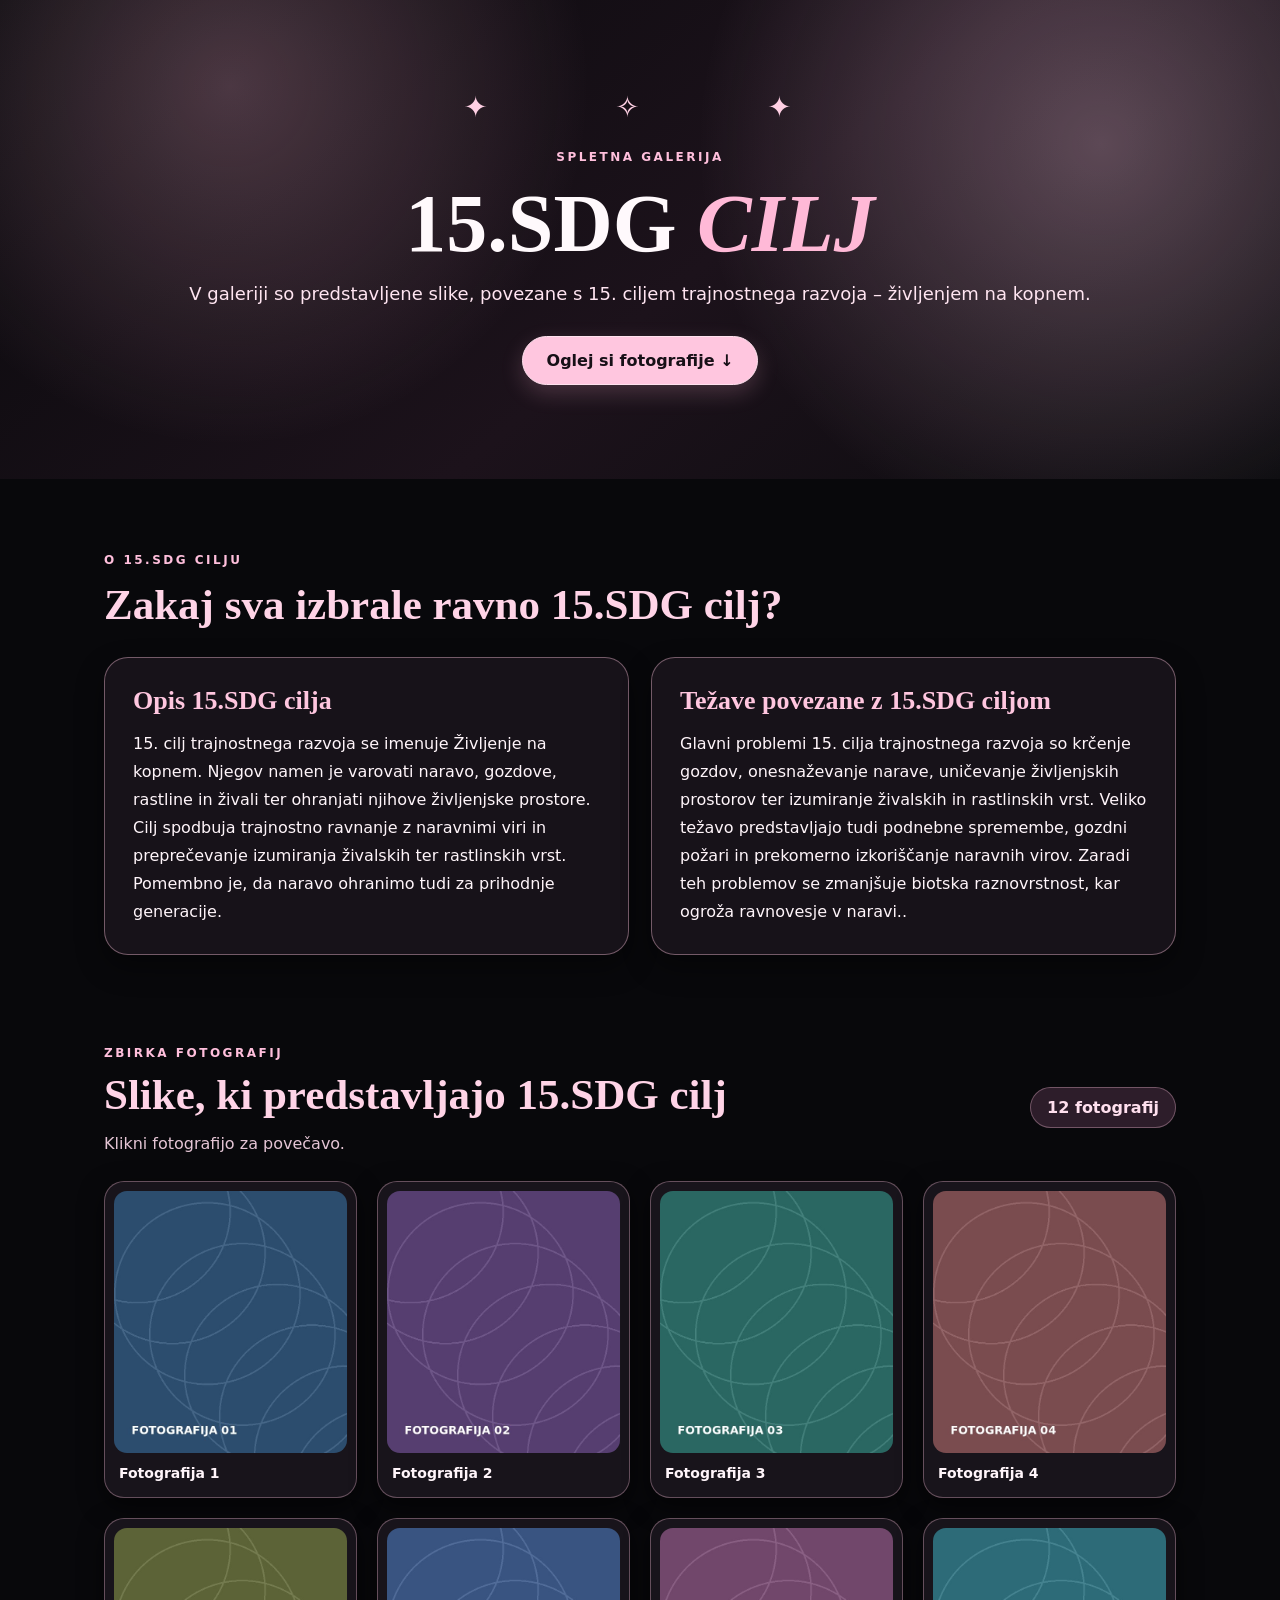
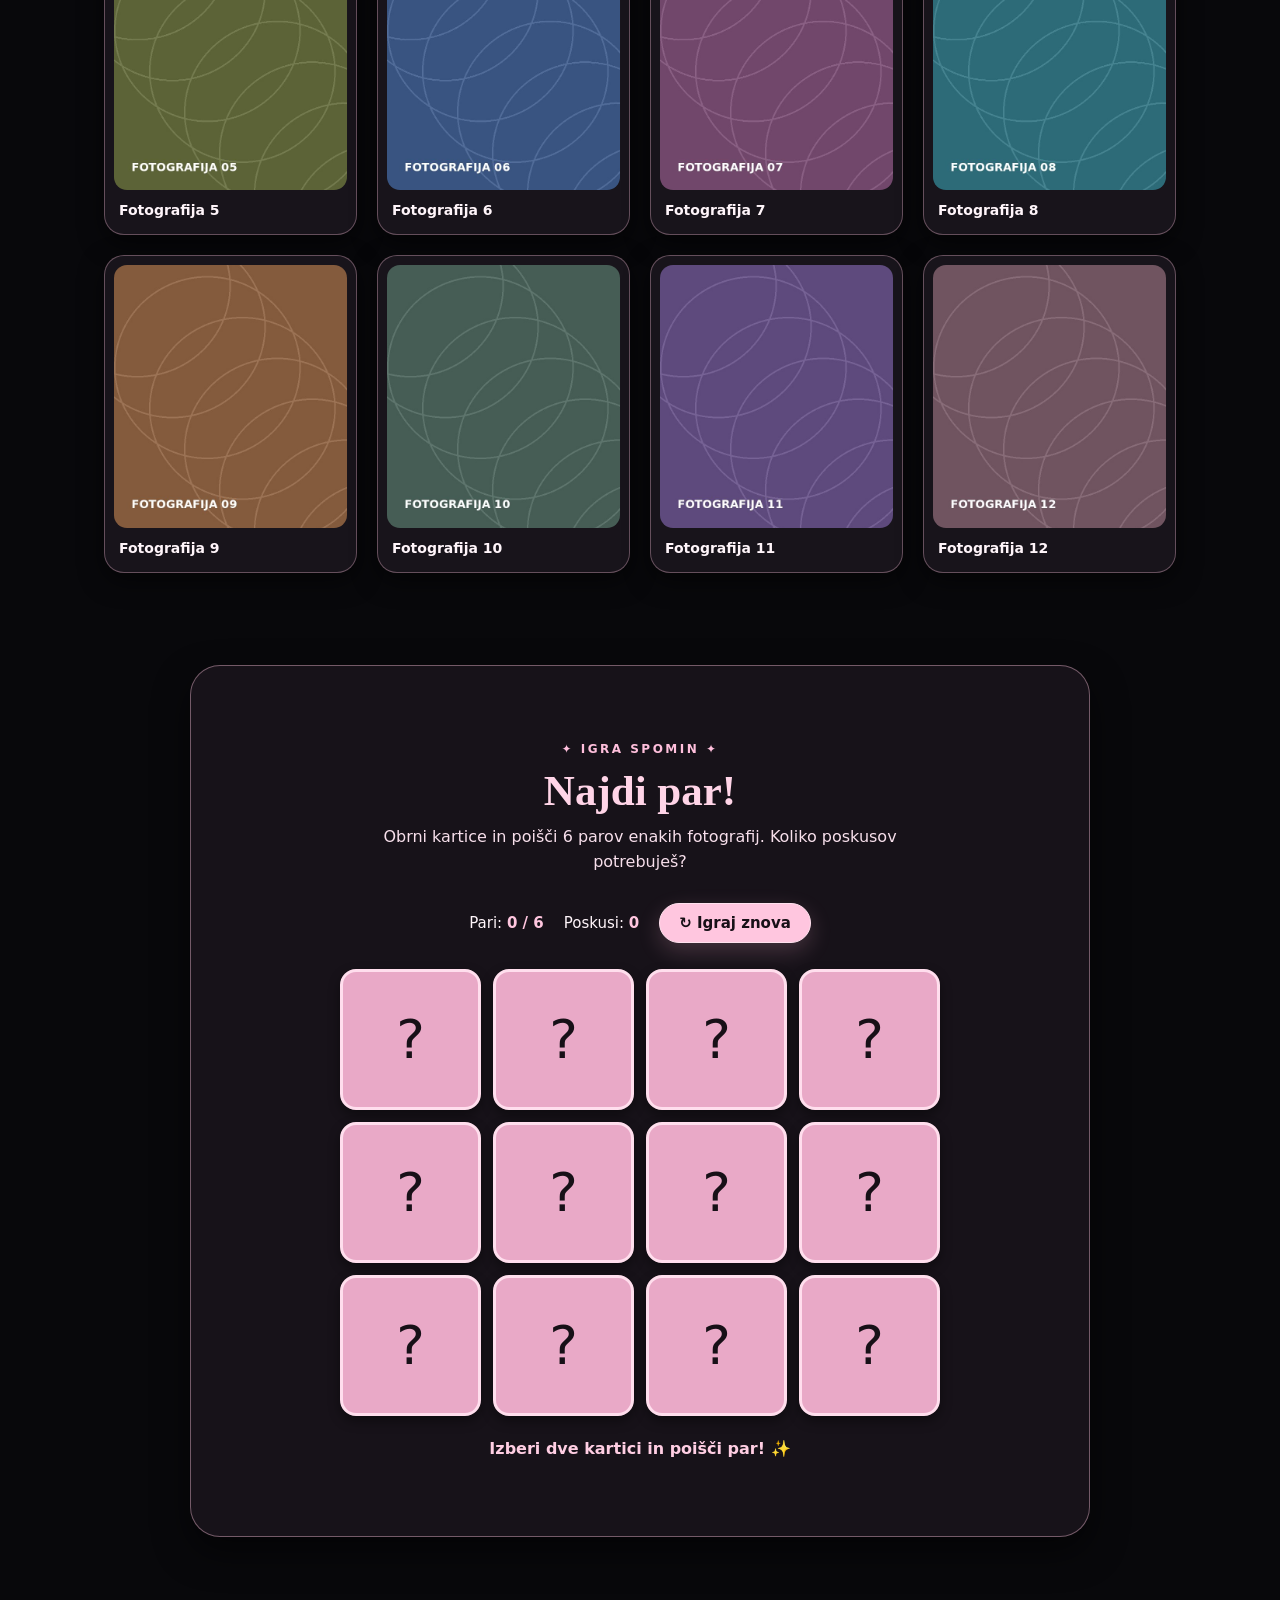
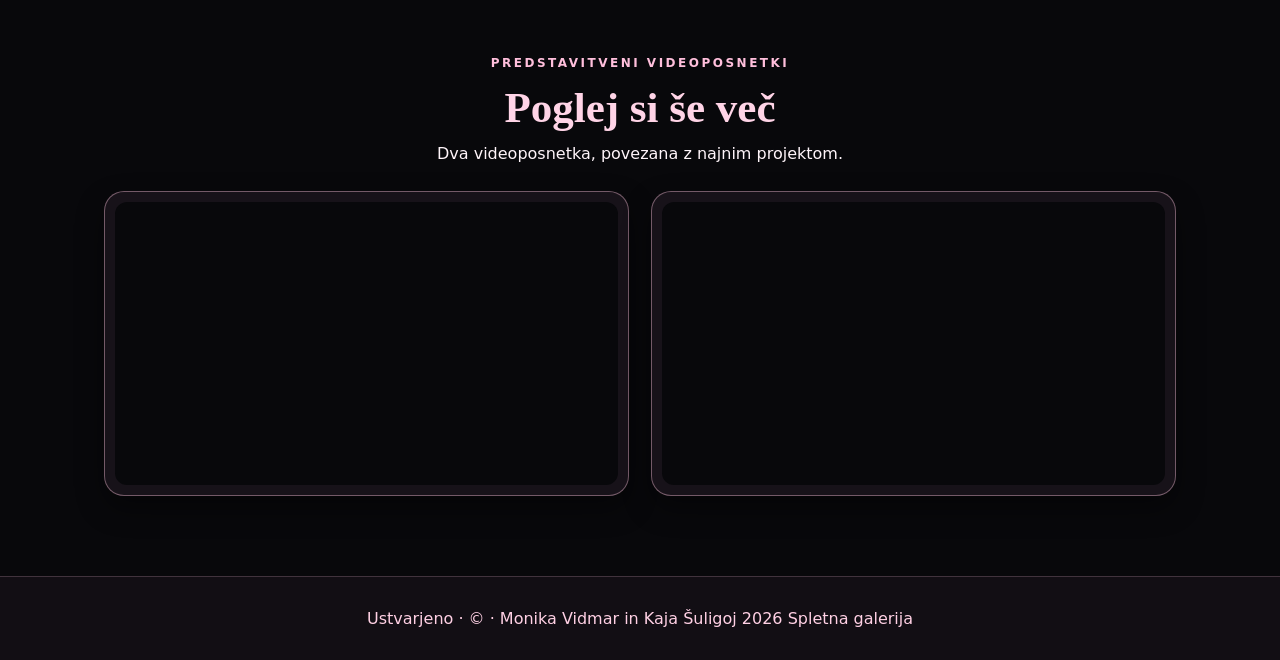
==== index(2).html @ 93f50d37 "Add files via upload" ====
<!doctype html>
<html lang="sl">
<head>
  <meta charset="UTF-8">
  <meta name="viewport" content="width=device-width, initial-scale=1">
  <meta name="theme-color" content="#08080b">
  <title>15.SDG CILJ | Spletna galerija</title>
  <link rel="stylesheet" href="style.css">
</head>
<body>
  <header class="hero">
    <div class="sparkle" aria-hidden="true">✦ &nbsp; ✧ &nbsp; ✦</div>
    <span class="eyebrow">SPLETNA GALERIJA</span>
    <h1>15.SDG <em>CILJ</em> </h1>
    <p>V galeriji so predstavljene slike, povezane s 15. ciljem trajnostnega razvoja – življenjem na kopnem.</p>
    <a class="pill" href="#galerija">Oglej si fotografije ↓</a>
  </header>
  <main>
    <section id="projekt" class="project-section" aria-label="O projektu">
      <span class="eyebrow">O 15.SDG CILJU</span>
      <h2>Zakaj sva izbrale ravno 15.SDG cilj?</h2>
      <div class="project-grid">
        <article class="project-card">
          <h3>Opis 15.SDG cilja</h3>
          <p>15. cilj trajnostnega razvoja se imenuje Življenje na kopnem. Njegov namen je varovati naravo, gozdove, rastline in živali ter ohranjati njihove življenjske prostore. Cilj spodbuja trajnostno ravnanje z naravnimi viri in preprečevanje izumiranja živalskih ter rastlinskih vrst. Pomembno je, da naravo ohranimo tudi za prihodnje generacije.</p>
        </article>
        <article class="project-card">
          <h3>Težave povezane z 15.SDG ciljom</h3>
          <p>Glavni problemi 15. cilja trajnostnega razvoja so krčenje gozdov, onesnaževanje narave, uničevanje življenjskih prostorov ter izumiranje živalskih in rastlinskih vrst. Veliko težavo predstavljajo tudi podnebne spremembe, gozdni požari in prekomerno izkoriščanje naravnih virov. Zaradi teh problemov se zmanjšuje biotska raznovrstnost, kar ogroža ravnovesje v naravi..</p>
        </article>
      </div>
    </section>
    <section id="galerija" class="section">
      <div class="section-heading"><div><span class="eyebrow">ZBIRKA FOTOGRAFIJ</span><h2>Slike, ki predstavljajo 15.SDG cilj</h2></div><span class="counter">12 fotografij</span></div>
      <p class="hint">Klikni fotografijo za povečavo.</p>
      <div class="gallery" id="gallery"></div>
    </section>
    <section id="igra" class="game-section">
      <div class="game-intro"><span class="eyebrow">✦ IGRA SPOMIN ✦</span><h2>Najdi par!</h2><p>Obrni kartice in poišči 6 parov enakih fotografij. Koliko poskusov potrebuješ?</p></div>
      <div class="game-stats"><span>Pari: <strong id="pairs">0 / 6</strong></span><span>Poskusi: <strong id="moves">0</strong></span><button class="restart" id="restart">↻ Igraj znova</button></div>
      <div class="memory-grid" id="memory" aria-label="Igra spomin"></div>
      <p id="game-message" class="game-message" role="status" aria-live="polite">Izberi dve kartici in poišči par! </p>
    </section>
    <section id="videi" class="video-section" aria-label="YouTube posnetki">
      <span class="eyebrow">PREDSTAVITVENI VIDEOPOSNETKI</span>
      <h2>Poglej si še več</h2>
      <p>Dva videoposnetka, povezana z najnim projektom.</p>
      <div class="video-grid">
        <div class="video-card"><iframe src="https://www.youtube-nocookie.com/embed/oK_-qYKt3nM" title="YouTube posnetek 1" loading="lazy" referrerpolicy="strict-origin-when-cross-origin" allow="accelerometer; autoplay; clipboard-write; encrypted-media; gyroscope; picture-in-picture; web-share" allowfullscreen></iframe></div>
        <div class="video-card"><iframe src="https://www.youtube-nocookie.com/embed/gXjUdasfAfE" title="YouTube posnetek 2" loading="lazy" referrerpolicy="strict-origin-when-cross-origin" allow="accelerometer; autoplay; clipboard-write; encrypted-media; gyroscope; picture-in-picture; web-share" allowfullscreen></iframe></div>
      </div>
    </section>
  </main>
  <dialog id="viewer" aria-label="Povečana fotografija"><button id="close" class="close" aria-label="Zapri fotografijo">×</button><img id="large" alt=""><p id="caption"></p></dialog>
  <footer>Ustvarjeno · © · Monika Vidmar in Kaja Šuligoj <span id="year"></span> Spletna galerija</footer>
  <script src="script.js"></script>
  <script>
    // Ob običajnem odprtju strani začni na vrhu; povezave do razdelkov ostanejo delujoče.
    if ('scrollRestoration' in history) {
      history.scrollRestoration = 'manual';
    }
    window.addEventListener('load', function () {
      if (!window.location.hash) {
        window.scrollTo({ top: 0, left: 0, behavior: 'instant' });
      }
    });
  </script>
</body>
</html>
---- style.css ----
:root{font-family:system-ui,-apple-system,"Segoe UI",sans-serif;color:#fff5fa;background:#08080b;font-synthesis:none}*{box-sizing:border-box}html{scroll-behavior:smooth}body{margin:0;background:#08080b}button{font:inherit;cursor:pointer}a{color:inherit}.hero{text-align:center;padding:90px 20px 94px;background:radial-gradient(circle at 18% 18%,#ffb8d540 0,transparent 32%),radial-gradient(circle at 86% 30%,#ffcce64d 0,transparent 35%),linear-gradient(140deg,#09090c,#1c121b 55%,#0b0b0e);position:relative;overflow:hidden}.sparkle{font-size:29px;color:#ffd0e4;letter-spacing:25px;margin-bottom:22px}.eyebrow{font-size:12px;font-weight:800;letter-spacing:2.5px;color:#ffbfdc}.hero h1{font-family:Georgia,serif;font-size:clamp(43px,8vw,82px);line-height:1.1;margin:14px 0;color:#fff9fc}.hero h1 em{color:#ffb9d7}.hero p{font-size:18px;margin:0 0 32px;color:#ffe5f1}.pill,.restart{border:1px solid #ffe1ee;border-radius:50px;padding:14px 24px;background:#ffc6df;color:#171017;text-decoration:none;font-weight:750;display:inline-block;box-shadow:0 8px 22px #ffb6d333;transition:transform .2s,background .2s}.pill:hover,.restart:hover{transform:translateY(-3px);background:#ffe1ee}.section,.game-section{max-width:1120px;margin:auto;padding:72px 24px}.section-heading{display:flex;align-items:end;justify-content:space-between;gap:15px;flex-wrap:wrap}.section h2,.game-section h2{font-family:Georgia,serif;color:#ffd4e7;font-size:clamp(30px,4vw,43px);margin:9px 0}.counter{background:#2d1d2a;color:#ffe0ee;border:1px solid #ffc6df55;border-radius:50px;padding:10px 16px;font-weight:700}.hint{margin:6px 0 28px;color:#e5c5d5}.gallery{display:grid;grid-template-columns:repeat(4,minmax(0,1fr));gap:20px}.photo-card{position:relative;background:#18141b;padding:9px 9px 16px;border:1px solid #ffc6df55;border-radius:20px;box-shadow:0 8px 25px #0008;transition:transform .2s,box-shadow .2s}.photo-card:hover{transform:translateY(-5px);box-shadow:0 14px 30px #ffb6d32b}.photo-open{display:block;width:100%;border:0;background:none;padding:0;text-align:left;color:inherit}.photo-open img{width:100%;aspect-ratio:4/4.5;object-fit:cover;border-radius:13px;display:block}.photo-title{font-size:14px;font-weight:750;display:block;margin:12px 5px 0;color:#fff5fa}.like{position:absolute;right:17px;top:17px;border:0;background:#151218ee;border-radius:50%;width:39px;height:39px;font-size:23px;color:#ffd2e5;box-shadow:0 3px 9px #0008}.like[aria-pressed=true]{color:#ff9dc7;background:#33202e}.game-section{max-width:900px;margin:20px auto 80px;background:#171219;border:1px solid #ffc6df66;border-radius:30px;box-shadow:0 15px 35px #0008}.game-intro{text-align:center}.game-intro p{line-height:1.6;margin:0 auto 28px;max-width:570px;color:#f7dfeb}.game-stats{display:flex;gap:20px;align-items:center;justify-content:center;flex-wrap:wrap;margin-bottom:26px;font-size:15px}.game-stats strong{color:#ffc6df}.restart{padding:10px 19px}.memory-grid{display:grid;grid-template-columns:repeat(4,1fr);gap:12px;max-width:600px;margin:auto}.memory-card{position:relative;aspect-ratio:1;border:3px solid #ffdeed;border-radius:16px;overflow:hidden;background:#e9a9c7;color:#171017;font-size:clamp(30px,6vw,54px);box-shadow:0 5px 12px #0006;transition:transform .15s}.memory-card:hover:not(:disabled){transform:scale(1.04)}.memory-card img{width:100%;height:100%;object-fit:cover;display:block}.memory-card.matched{border-color:#ff9fc9}.memory-card:disabled{cursor:default}.game-message{text-align:center;font-weight:750;color:#ffcee3;min-height:25px;margin:23px 0 0}dialog{border:1px solid #ffc6df88;border-radius:20px;padding:16px;background:#18131b;color:#fff5fa;max-width:min(90vw,800px);box-shadow:0 20px 70px #000b}dialog::backdrop{background:#000c}dialog img{display:block;max-width:100%;max-height:75vh;border-radius:10px;object-fit:contain;margin:auto}dialog p{text-align:center;font-weight:700;margin:12px 0 0}.close{position:absolute;right:20px;top:20px;border:0;border-radius:50%;background:#ffd8e9;color:#171017;font-size:28px;width:40px;height:40px}footer{text-align:center;padding:32px;background:#120e14;color:#ffd0e4;border-top:1px solid #ffc6df33}@media(max-width:850px){.gallery{grid-template-columns:repeat(3,1fr)}}@media(max-width:580px){.hero{padding:65px 18px}.section,.game-section{padding:42px 16px}.gallery{grid-template-columns:repeat(2,1fr);gap:12px}.photo-card{padding:6px 6px 12px;border-radius:14px}.photo-open img{border-radius:10px}.game-section{margin:20px 12px 55px}.memory-grid{gap:7px}.memory-card{border-radius:10px}.sparkle{letter-spacing:12px}}

/* Razdelka Opis problema in Moj cilj */
.project-section{max-width:1120px;margin:0 auto;padding:70px 24px 15px}
.project-section>h2{font-family:Georgia,serif;font-size:clamp(30px,4vw,43px);color:#ffd4e7;margin:12px 0 28px}
.project-grid{display:grid;grid-template-columns:repeat(2,minmax(0,1fr));gap:22px}
.project-card{background:#171219;border:1px solid #ffc6df66;border-radius:24px;padding:28px;box-shadow:0 12px 28px #0006}
.project-card h3{color:#ffc6df;font-family:Georgia,serif;font-size:26px;margin:0 0 14px}
.project-card p{color:#fff5fa;line-height:1.75;margin:0;white-space:pre-line}
@media(max-width:650px){.project-grid{grid-template-columns:1fr}.project-section{padding:48px 16px 0}.project-card{padding:22px}}

/* Dva videoposnetka na dnu strani */
.video-section{max-width:1120px;margin:0 auto;padding:35px 24px 80px;text-align:center}
.video-section h2{font-family:Georgia,serif;color:#ffd4e7;font-size:clamp(30px,4vw,43px);margin:12px 0}
.video-section>p{color:#fff5fa;margin:0 0 28px}
.video-grid{display:grid;grid-template-columns:repeat(2,minmax(0,1fr));gap:22px}
.video-card{background:#171219;border:1px solid #ffc6df66;border-radius:20px;padding:10px;box-shadow:0 12px 28px #0006;overflow:hidden}
.video-card iframe{display:block;width:100%;aspect-ratio:16/9;height:auto;border:0;border-radius:12px;background:#08080b}
@media(max-width:650px){.video-grid{grid-template-columns:1fr}.video-section{padding:30px 16px 55px}}
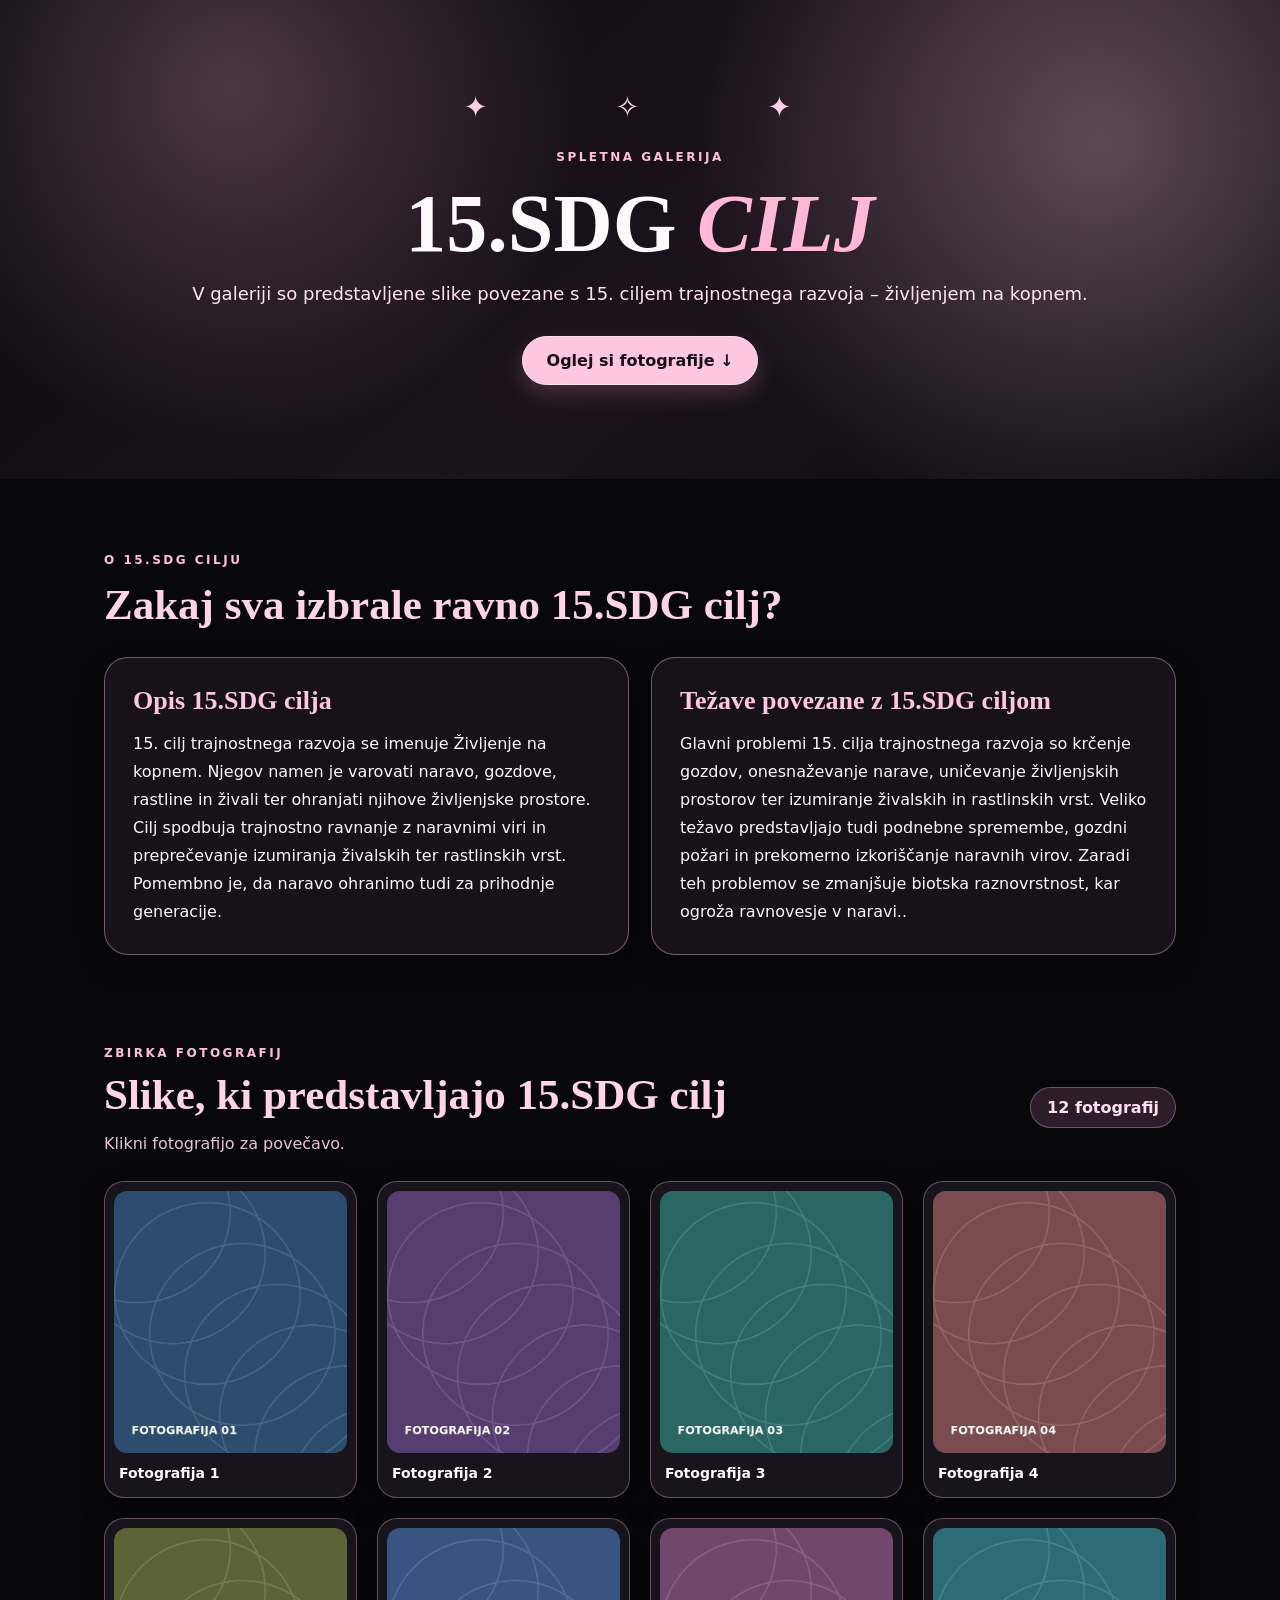
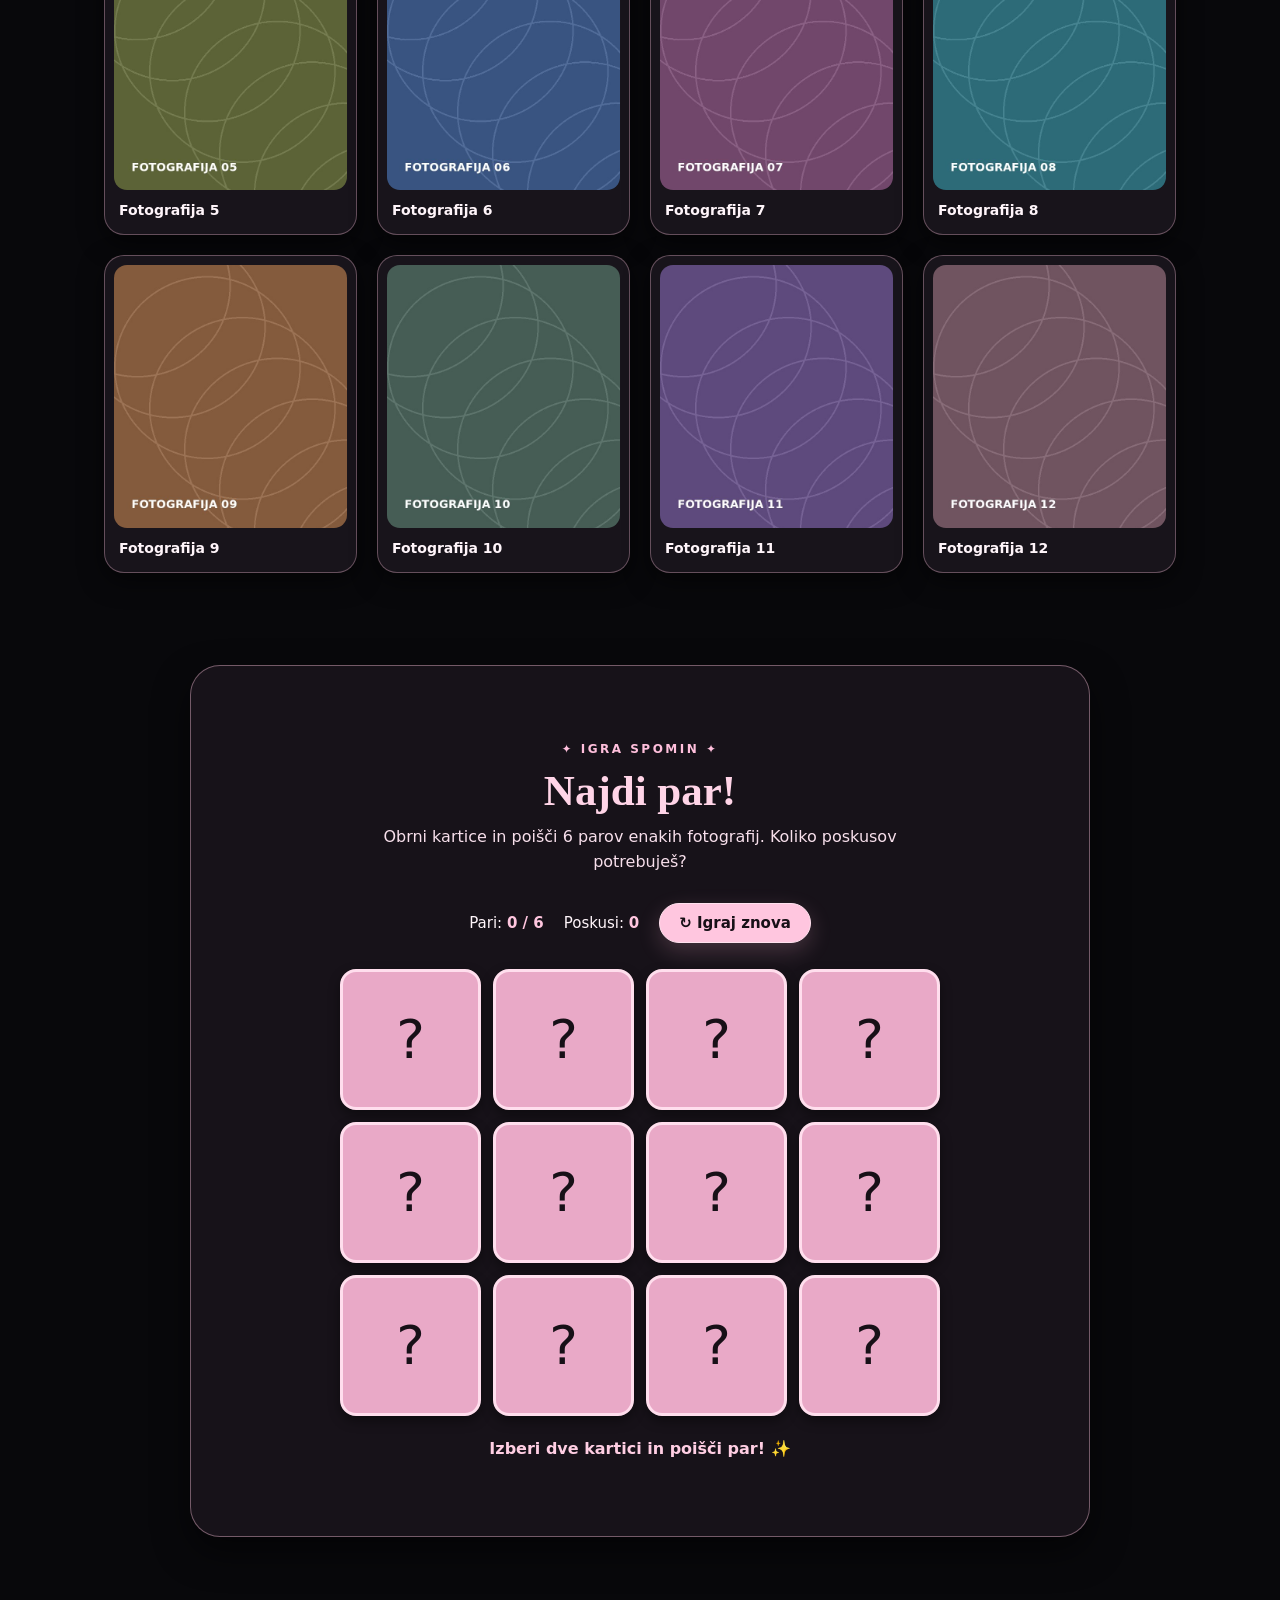
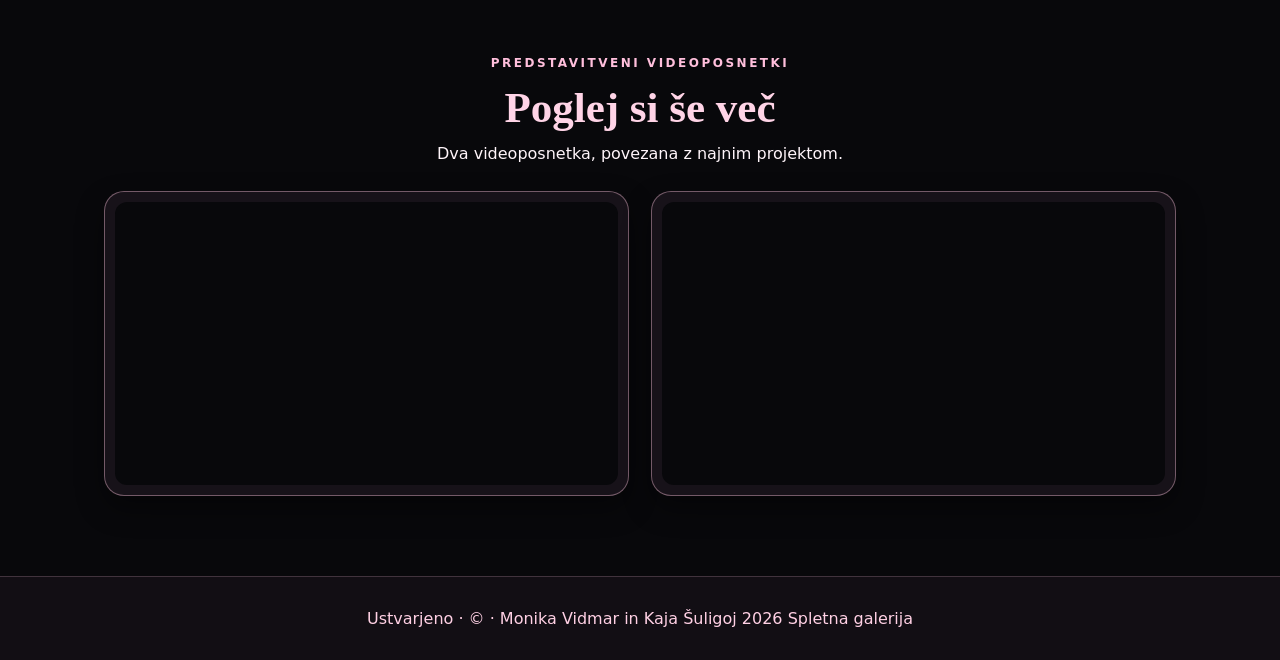
==== commit 841773b9: "Remove comma from gallery description paragraph" ====
--- a/index(2).html
+++ b/index(2).html
@@ -12,7 +12,7 @@
     <div class="sparkle" aria-hidden="true">✦ &nbsp; ✧ &nbsp; ✦</div>
     <span class="eyebrow">SPLETNA GALERIJA</span>
     <h1>15.SDG <em>CILJ</em> </h1>
-    <p>V galeriji so predstavljene slike, povezane s 15. ciljem trajnostnega razvoja – življenjem na kopnem.</p>
+    <p>V galeriji so predstavljene slike povezane s 15. ciljem trajnostnega razvoja – življenjem na kopnem.</p>
     <a class="pill" href="#galerija">Oglej si fotografije ↓</a>
   </header>
   <main>
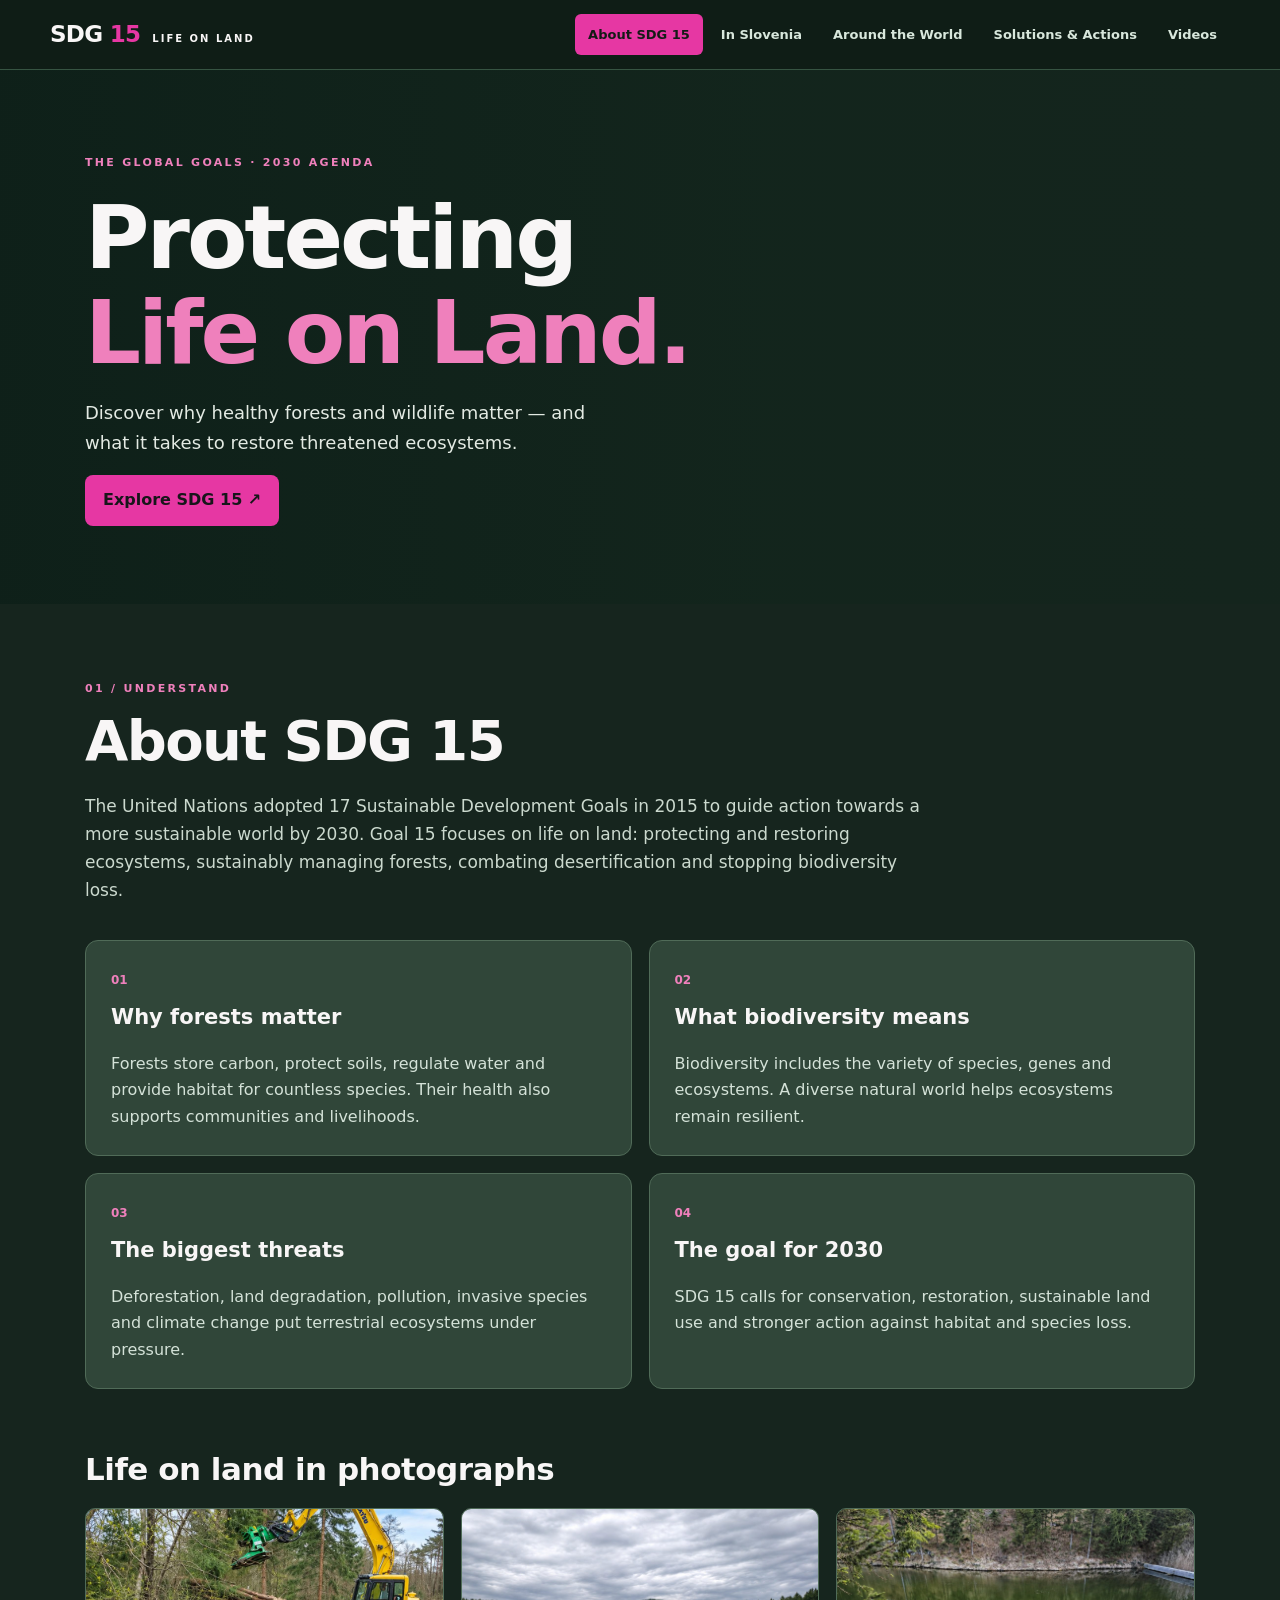
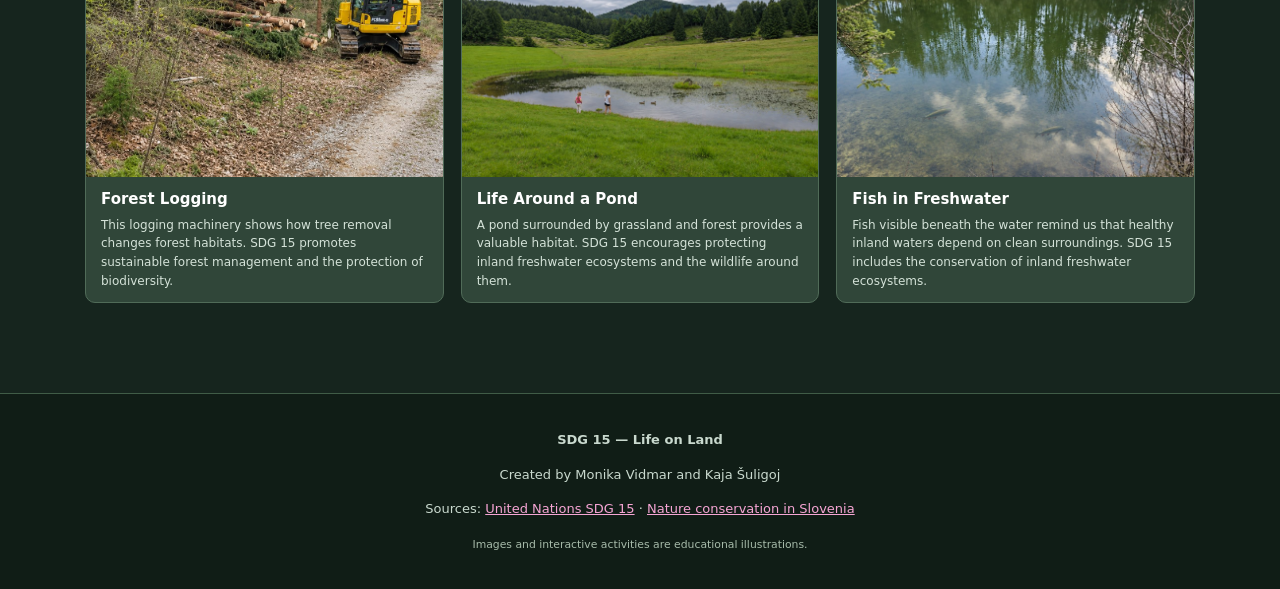
==== commit bb17e609: "Add files via upload" ====
--- a/index(2).html
+++ b/index(2).html
@@ -1,69 +1,9 @@
-<!doctype html>
-<html lang="sl">
-<head>
-  <meta charset="UTF-8">
-  <meta name="viewport" content="width=device-width, initial-scale=1">
-  <meta name="theme-color" content="#08080b">
-  <title>15.SDG CILJ | Spletna galerija</title>
-  <link rel="stylesheet" href="style.css">
-</head>
-<body>
-  <header class="hero">
-    <div class="sparkle" aria-hidden="true">✦ &nbsp; ✧ &nbsp; ✦</div>
-    <span class="eyebrow">SPLETNA GALERIJA</span>
-    <h1>15.SDG <em>CILJ</em> </h1>
-    <p>V galeriji so predstavljene slike povezane s 15. ciljem trajnostnega razvoja – življenjem na kopnem.</p>
-    <a class="pill" href="#galerija">Oglej si fotografije ↓</a>
-  </header>
-  <main>
-    <section id="projekt" class="project-section" aria-label="O projektu">
-      <span class="eyebrow">O 15.SDG CILJU</span>
-      <h2>Zakaj sva izbrale ravno 15.SDG cilj?</h2>
-      <div class="project-grid">
-        <article class="project-card">
-          <h3>Opis 15.SDG cilja</h3>
-          <p>15. cilj trajnostnega razvoja se imenuje Življenje na kopnem. Njegov namen je varovati naravo, gozdove, rastline in živali ter ohranjati njihove življenjske prostore. Cilj spodbuja trajnostno ravnanje z naravnimi viri in preprečevanje izumiranja živalskih ter rastlinskih vrst. Pomembno je, da naravo ohranimo tudi za prihodnje generacije.</p>
-        </article>
-        <article class="project-card">
-          <h3>Težave povezane z 15.SDG ciljom</h3>
-          <p>Glavni problemi 15. cilja trajnostnega razvoja so krčenje gozdov, onesnaževanje narave, uničevanje življenjskih prostorov ter izumiranje živalskih in rastlinskih vrst. Veliko težavo predstavljajo tudi podnebne spremembe, gozdni požari in prekomerno izkoriščanje naravnih virov. Zaradi teh problemov se zmanjšuje biotska raznovrstnost, kar ogroža ravnovesje v naravi..</p>
-        </article>
-      </div>
-    </section>
-    <section id="galerija" class="section">
-      <div class="section-heading"><div><span class="eyebrow">ZBIRKA FOTOGRAFIJ</span><h2>Slike, ki predstavljajo 15.SDG cilj</h2></div><span class="counter">12 fotografij</span></div>
-      <p class="hint">Klikni fotografijo za povečavo.</p>
-      <div class="gallery" id="gallery"></div>
-    </section>
-    <section id="igra" class="game-section">
-      <div class="game-intro"><span class="eyebrow">✦ IGRA SPOMIN ✦</span><h2>Najdi par!</h2><p>Obrni kartice in poišči 6 parov enakih fotografij. Koliko poskusov potrebuješ?</p></div>
-      <div class="game-stats"><span>Pari: <strong id="pairs">0 / 6</strong></span><span>Poskusi: <strong id="moves">0</strong></span><button class="restart" id="restart">↻ Igraj znova</button></div>
-      <div class="memory-grid" id="memory" aria-label="Igra spomin"></div>
-      <p id="game-message" class="game-message" role="status" aria-live="polite">Izberi dve kartici in poišči par! </p>
-    </section>
-    <section id="videi" class="video-section" aria-label="YouTube posnetki">
-      <span class="eyebrow">PREDSTAVITVENI VIDEOPOSNETKI</span>
-      <h2>Poglej si še več</h2>
-      <p>Dva videoposnetka, povezana z najnim projektom.</p>
-      <div class="video-grid">
-        <div class="video-card"><iframe src="https://www.youtube-nocookie.com/embed/oK_-qYKt3nM" title="YouTube posnetek 1" loading="lazy" referrerpolicy="strict-origin-when-cross-origin" allow="accelerometer; autoplay; clipboard-write; encrypted-media; gyroscope; picture-in-picture; web-share" allowfullscreen></iframe></div>
-        <div class="video-card"><iframe src="https://www.youtube-nocookie.com/embed/gXjUdasfAfE" title="YouTube posnetek 2" loading="lazy" referrerpolicy="strict-origin-when-cross-origin" allow="accelerometer; autoplay; clipboard-write; encrypted-media; gyroscope; picture-in-picture; web-share" allowfullscreen></iframe></div>
-      </div>
-    </section>
-  </main>
-  <dialog id="viewer" aria-label="Povečana fotografija"><button id="close" class="close" aria-label="Zapri fotografijo">×</button><img id="large" alt=""><p id="caption"></p></dialog>
-  <footer>Ustvarjeno · © · Monika Vidmar in Kaja Šuligoj <span id="year"></span> Spletna galerija</footer>
-  <script src="script.js"></script>
-  <script>
-    // Ob običajnem odprtju strani začni na vrhu; povezave do razdelkov ostanejo delujoče.
-    if ('scrollRestoration' in history) {
-      history.scrollRestoration = 'manual';
-    }
-    window.addEventListener('load', function () {
-      if (!window.location.hash) {
-        window.scrollTo({ top: 0, left: 0, behavior: 'instant' });
-      }
-    });
-  </script>
-</body>
-</html>
+<!doctype html><html lang="en"><head><meta charset="utf-8"><meta name="viewport" content="width=device-width,initial-scale=1"><meta name="theme-color" content="#16251e"><meta name="description" content="Explore SDG 15, Slovenian wildlife and forest conservation worldwide through interactive missions."><title>Life on Land | SDG 15</title><link rel="stylesheet" href="style.css?v=quiz-videos-1"></head><body>
+<header><a class="logo" href="#about">SDG <b>15</b><small>LIFE ON LAND</small></a><nav aria-label="Main navigation"><a href="#about">About SDG 15</a><a href="#slovenia">In Slovenia</a><a href="#world">Around the World</a><a href="#solutions">Solutions & Actions</a><a href="#videos">Videos</a></nav></header>
+<div class="hero"><div class="wrap"><span class="eyebrow">THE GLOBAL GOALS · 2030 AGENDA</span><h1>Protecting<br><em>Life on Land.</em></h1><p>Discover why healthy forests and wildlife matter — and what it takes to restore threatened ecosystems.</p><a class="primary" href="#about">Explore SDG 15 <span aria-hidden="true">↗</span></a></div></div>
+<main class="wrap">
+<section class="page" id="about"><div class="intro"><span class="eyebrow">01 / UNDERSTAND</span><h2>About SDG 15</h2><p>The United Nations adopted 17 Sustainable Development Goals in 2015 to guide action towards a more sustainable world by 2030. Goal 15 focuses on life on land: protecting and restoring ecosystems, sustainably managing forests, combating desertification and stopping biodiversity loss.</p></div><div class="cards two"><article class="card"><span class="index">01</span><h3>Why forests matter</h3><p>Forests store carbon, protect soils, regulate water and provide habitat for countless species. Their health also supports communities and livelihoods.</p></article><article class="card"><span class="index">02</span><h3>What biodiversity means</h3><p>Biodiversity includes the variety of species, genes and ecosystems. A diverse natural world helps ecosystems remain resilient.</p></article><article class="card"><span class="index">03</span><h3>The biggest threats</h3><p>Deforestation, land degradation, pollution, invasive species and climate change put terrestrial ecosystems under pressure.</p></article><article class="card"><span class="index">04</span><h3>The goal for 2030</h3><p>SDG 15 calls for conservation, restoration, sustainable land use and stronger action against habitat and species loss.</p></article></div><h3 class="subhead">Life on land in photographs</h3><div class="gallery" data-gallery="about"></div></section>
+<section class="page" id="slovenia"><div class="intro"><span class="eyebrow">02 / LOCAL ECOSYSTEMS</span><h2>SDG 15 in Slovenia</h2><p>More than half of Slovenia is forested. From the Julian Alps to the Dinaric forests, the country is home to remarkable wildlife and protected landscapes. Conservation must balance healthy habitats with human activity.</p></div><div class="cards two"><article class="card"><h3>Forests and biodiversity</h3><p>Slovenian forests are home to brown bears, wolves, Eurasian lynx, deer and many bird species. Connected habitats help wildlife survive.</p></article><article class="card"><h3>Protection and challenges</h3><p>Triglav National Park and Natura 2000 sites help safeguard habitats. Fragmentation, invasive species, storms, drought and pests remain concerns.</p></article></div><h3 class="subhead">Forest Guardians <span class="tag">9 hidden animals</span></h3><p class="muted">Search a dark Slovenian forest with your flashlight. Find nine hidden animals and discover a fascinating fact about each one.</p><div class="game-panel"><div class="game-head"><div><span class="eyebrow">SLOVENIA · INTERACTIVE EXPERIENCE</span><h3 id="fg-title">Night Forest Adventure</h3></div><span class="status" id="fg-status">ANIMAL SEARCH</span></div><p id="fg-instruction" class="muted">Move your flashlight across the forest. Look carefully for nine hidden animals and tap each one to discover a fact.</p><div id="night-game" class="night-game" aria-label="Explore the forest by moving the flashlight"><div class="night-forest"></div><div class="darkness" id="darkness"></div><div id="animal-layer"></div><div class="torch" id="torch"></div></div><div class="game-foot"><p id="fg-progress" aria-live="polite">Animals Found: 0 / 9</p><button type="button" class="secondary" id="fg-replay">Play Again</button></div><div id="animal-facts" class="fact-grid"></div></div></div><h3 class="subhead">Slovenia in photographs</h3><div class="gallery" data-gallery="slovenia"></div></section>
+<section class="page" id="world"><div class="intro"><span class="eyebrow">03 / GLOBAL PERSPECTIVE</span><h2>SDG 15 Around the World</h2><p>Environmental challenges vary across countries. Explore five real forest regions on the interactive map to learn how deforestation, habitat fragmentation and biodiversity loss affect ecosystems.</p></div><div class="cards three"><article class="card"><h3>Deforestation</h3><p>Clearing forests for agriculture and other land uses removes habitat and disrupts ecosystems.</p></article><article class="card"><h3>Habitat fragmentation</h3><p>Roads and land conversion can divide wildlife populations and interrupt movement.</p></article><article class="card"><h3>Degraded land</h3><p>Soil damage, unsustainable land use and pollution can make ecosystems harder to restore.</p></article></div><h3 class="subhead">Interactive World Map</h3><p class="muted">Click a location on the world map to discover an environmental problem and learn what can help protect nature.</p><div class="map-shell"><div class="world-map satellite-map" id="info-map" aria-label="Interactive satellite world map"></div><div class="map-detail" id="info-detail" aria-live="polite"><span class="eyebrow">SELECT A LOCATION</span><h3>Explore a forest region</h3><p>Choose one of the five marked locations on the map.</p></div></div><h3 class="subhead">Global ecosystems in photographs</h3><div class="gallery" data-gallery="world"></div></section>
+<section class="page" id="solutions"><div class="intro"><span class="eyebrow">04 / TAKE ACTION</span><h2>Solutions and Actions</h2><p>Conservation requires long-term protection, careful land management and ecological restoration. Explore practical approaches — then test your knowledge with a final SDG 15 quiz.</p></div><div class="cards two"><article class="card"><h3>Restore native vegetation</h3><p>Support natural regeneration and plant appropriate native species where restoration is needed.</p></article><article class="card"><h3>Reconnect habitats</h3><p>Protect wildlife corridors so animals can move between forest areas.</p></article><article class="card"><h3>Protect threatened species</h3><p>Safeguard important habitats, reduce human pressures and support conservation monitoring.</p></article><article class="card"><h3>Choose sustainable practices</h3><p>Reduce waste, support responsible products and land use, and participate in local conservation.</p></article></div><h3 class="subhead">Final SDG 15 Quiz <span class="tag">5 questions</span></h3><p class="muted">Test what you have learned about protecting life on land. Choose one answer for each question and see your final score.</p><div class="game-panel" id="final-quiz"><div class="game-head"><div><span class="eyebrow">SDG 15 · KNOWLEDGE CHECK</span><h3>How much do you know?</h3></div><span class="status" id="quiz-progress">QUESTION 1 / 5</span></div><div id="quiz-question-area" aria-live="polite"></div><div id="quiz-result" hidden aria-live="polite"></div><div class="quiz-actions"><button type="button" class="primary" id="quiz-next" disabled>Next question</button><button type="button" class="secondary" id="quiz-restart" hidden>Try again</button></div></div><h3 class="subhead">Conservation in photographs</h3><div class="gallery" data-gallery="solutions"></div></section>
+<section class="page" id="videos"><div class="intro"><span class="eyebrow">05 / WATCH & LEARN</span><h2>Videos</h2><p>Explore two videos about our planet and the importance of protecting life on land.</p></div><div class="cards two video-grid"><article class="card"><h3>Video 1</h3><div class="video-frame"><iframe src="https://www.youtube-nocookie.com/embed/gXjUdasfAfE" title="SDG 15 video 1" loading="lazy" referrerpolicy="strict-origin-when-cross-origin" allow="accelerometer; autoplay; clipboard-write; encrypted-media; gyroscope; picture-in-picture; web-share" allowfullscreen></iframe></div><p><a href="https://www.youtube.com/watch?v=gXjUdasfAfE" target="_blank" rel="noopener noreferrer">Watch on YouTube</a></p></article><article class="card"><h3>Video 2</h3><div class="video-frame"><iframe src="https://www.youtube-nocookie.com/embed/oK_-qYKt3nM" title="SDG 15 video 2" loading="lazy" referrerpolicy="strict-origin-when-cross-origin" allow="accelerometer; autoplay; clipboard-write; encrypted-media; gyroscope; picture-in-picture; web-share" allowfullscreen></iframe></div><p><a href="https://www.youtube.com/watch?v=oK_-qYKt3nM" target="_blank" rel="noopener noreferrer">Watch on YouTube</a></p></article></div></section></main><dialog id="lightbox"><button class="secondary" id="close-lightbox">Close</button><img id="lightbox-img" alt=""><p id="lightbox-caption"></p></dialog><footer><strong>SDG 15 — Life on Land</strong><p>Created by Monika Vidmar and Kaja Šuligoj</p><p>Sources: <a href="https://sdgs.un.org/goals/goal15" target="_blank" rel="noopener">United Nations SDG 15</a> · <a href="https://www.gov.si/en/topics/nature-conservation/" target="_blank" rel="noopener">Nature conservation in Slovenia</a></p><small>Images and interactive activities are educational illustrations.</small></footer><script src="script.js?v=quiz-videos-1" defer></script></body></html>
--- a/style.css
+++ b/style.css
@@ -1,19 +1,38 @@
-:root{font-family:system-ui,-apple-system,"Segoe UI",sans-serif;color:#fff5fa;background:#08080b;font-synthesis:none}*{box-sizing:border-box}html{scroll-behavior:smooth}body{margin:0;background:#08080b}button{font:inherit;cursor:pointer}a{color:inherit}.hero{text-align:center;padding:90px 20px 94px;background:radial-gradient(circle at 18% 18%,#ffb8d540 0,transparent 32%),radial-gradient(circle at 86% 30%,#ffcce64d 0,transparent 35%),linear-gradient(140deg,#09090c,#1c121b 55%,#0b0b0e);position:relative;overflow:hidden}.sparkle{font-size:29px;color:#ffd0e4;letter-spacing:25px;margin-bottom:22px}.eyebrow{font-size:12px;font-weight:800;letter-spacing:2.5px;color:#ffbfdc}.hero h1{font-family:Georgia,serif;font-size:clamp(43px,8vw,82px);line-height:1.1;margin:14px 0;color:#fff9fc}.hero h1 em{color:#ffb9d7}.hero p{font-size:18px;margin:0 0 32px;color:#ffe5f1}.pill,.restart{border:1px solid #ffe1ee;border-radius:50px;padding:14px 24px;background:#ffc6df;color:#171017;text-decoration:none;font-weight:750;display:inline-block;box-shadow:0 8px 22px #ffb6d333;transition:transform .2s,background .2s}.pill:hover,.restart:hover{transform:translateY(-3px);background:#ffe1ee}.section,.game-section{max-width:1120px;margin:auto;padding:72px 24px}.section-heading{display:flex;align-items:end;justify-content:space-between;gap:15px;flex-wrap:wrap}.section h2,.game-section h2{font-family:Georgia,serif;color:#ffd4e7;font-size:clamp(30px,4vw,43px);margin:9px 0}.counter{background:#2d1d2a;color:#ffe0ee;border:1px solid #ffc6df55;border-radius:50px;padding:10px 16px;font-weight:700}.hint{margin:6px 0 28px;color:#e5c5d5}.gallery{display:grid;grid-template-columns:repeat(4,minmax(0,1fr));gap:20px}.photo-card{position:relative;background:#18141b;padding:9px 9px 16px;border:1px solid #ffc6df55;border-radius:20px;box-shadow:0 8px 25px #0008;transition:transform .2s,box-shadow .2s}.photo-card:hover{transform:translateY(-5px);box-shadow:0 14px 30px #ffb6d32b}.photo-open{display:block;width:100%;border:0;background:none;padding:0;text-align:left;color:inherit}.photo-open img{width:100%;aspect-ratio:4/4.5;object-fit:cover;border-radius:13px;display:block}.photo-title{font-size:14px;font-weight:750;display:block;margin:12px 5px 0;color:#fff5fa}.like{position:absolute;right:17px;top:17px;border:0;background:#151218ee;border-radius:50%;width:39px;height:39px;font-size:23px;color:#ffd2e5;box-shadow:0 3px 9px #0008}.like[aria-pressed=true]{color:#ff9dc7;background:#33202e}.game-section{max-width:900px;margin:20px auto 80px;background:#171219;border:1px solid #ffc6df66;border-radius:30px;box-shadow:0 15px 35px #0008}.game-intro{text-align:center}.game-intro p{line-height:1.6;margin:0 auto 28px;max-width:570px;color:#f7dfeb}.game-stats{display:flex;gap:20px;align-items:center;justify-content:center;flex-wrap:wrap;margin-bottom:26px;font-size:15px}.game-stats strong{color:#ffc6df}.restart{padding:10px 19px}.memory-grid{display:grid;grid-template-columns:repeat(4,1fr);gap:12px;max-width:600px;margin:auto}.memory-card{position:relative;aspect-ratio:1;border:3px solid #ffdeed;border-radius:16px;overflow:hidden;background:#e9a9c7;color:#171017;font-size:clamp(30px,6vw,54px);box-shadow:0 5px 12px #0006;transition:transform .15s}.memory-card:hover:not(:disabled){transform:scale(1.04)}.memory-card img{width:100%;height:100%;object-fit:cover;display:block}.memory-card.matched{border-color:#ff9fc9}.memory-card:disabled{cursor:default}.game-message{text-align:center;font-weight:750;color:#ffcee3;min-height:25px;margin:23px 0 0}dialog{border:1px solid #ffc6df88;border-radius:20px;padding:16px;background:#18131b;color:#fff5fa;max-width:min(90vw,800px);box-shadow:0 20px 70px #000b}dialog::backdrop{background:#000c}dialog img{display:block;max-width:100%;max-height:75vh;border-radius:10px;object-fit:contain;margin:auto}dialog p{text-align:center;font-weight:700;margin:12px 0 0}.close{position:absolute;right:20px;top:20px;border:0;border-radius:50%;background:#ffd8e9;color:#171017;font-size:28px;width:40px;height:40px}footer{text-align:center;padding:32px;background:#120e14;color:#ffd0e4;border-top:1px solid #ffc6df33}@media(max-width:850px){.gallery{grid-template-columns:repeat(3,1fr)}}@media(max-width:580px){.hero{padding:65px 18px}.section,.game-section{padding:42px 16px}.gallery{grid-template-columns:repeat(2,1fr);gap:12px}.photo-card{padding:6px 6px 12px;border-radius:14px}.photo-open img{border-radius:10px}.game-section{margin:20px 12px 55px}.memory-grid{gap:7px}.memory-card{border-radius:10px}.sparkle{letter-spacing:12px}}
+:root{font-family:Inter,system-ui,-apple-system,Segoe UI,sans-serif;color:#f8f6f6;background:#16251e;--bg:#16251e;--panel:#304639;--pink:#e637a3;--green:#517a61;--line:#506b58;--muted:#cbd9ce}*{box-sizing:border-box}html{scroll-behavior:smooth}body{margin:0;line-height:1.65}button,a{font:inherit}button{cursor:pointer}button:disabled{opacity:.45;cursor:not-allowed}a{color:inherit}header{position:sticky;top:0;z-index:30;background:#101d16ee;backdrop-filter:blur(15px);border-bottom:1px solid #365442;display:flex;justify-content:space-between;align-items:center;padding:14px max(24px,calc((100vw - 1180px)/2));gap:22px}.logo{text-decoration:none;font-size:23px;font-weight:850;white-space:nowrap;letter-spacing:-.7px}.logo b{color:var(--pink)}.logo small{display:inline-block;font-size:10px;letter-spacing:2px;margin-left:12px;font-weight:600}nav{display:flex;gap:5px;flex-wrap:wrap}nav a{text-decoration:none;font-size:13px;font-weight:650;padding:10px 13px;border-radius:6px;color:#d8e7dc}nav a:hover,nav a.active{background:var(--pink);color:#141b16}.wrap{max-width:1160px;margin:auto;padding-left:25px;padding-right:25px}.hero{background:linear-gradient(90deg,#0e2019f7,#12251ccc 60%,#12251c77),url('https://images.unsplash.com/photo-1448375240586-882707db888b?w=1800&q=85') center/cover;min-height:410px}.hero .wrap{padding-top:78px;padding-bottom:78px}.eyebrow{color:#ef80bc;letter-spacing:2.3px;font-size:11px;font-weight:850}.hero h1{font-size:clamp(50px,8vw,88px);letter-spacing:-3px;line-height:1.08;margin:15px 0}.hero h1 em{font-style:normal;color:#ef80bc}.hero p{max-width:530px;color:#e3eae3;font-size:18px}.primary,.secondary{border-radius:8px;padding:11px 17px;text-decoration:none;display:inline-block;font-weight:750;border:1px solid transparent}.primary{background:var(--pink);color:#17161a}.primary:hover{background:#fa7ac4}.secondary{background:#243b2c;border-color:#63816b;color:#f8f6f6}.secondary:hover{background:#365542}.page{display:none;padding-top:70px;padding-bottom:90px;scroll-margin-top:80px}.page.active{display:block}.intro{max-width:850px;margin-bottom:36px}.intro h2{font-size:clamp(36px,5vw,56px);line-height:1.1;letter-spacing:-1.6px;margin:10px 0 20px}.intro p{font-size:17px;color:var(--muted)}.cards{display:grid;gap:17px}.cards.two{grid-template-columns:repeat(2,1fr)}.cards.three{grid-template-columns:repeat(3,1fr)}.card,.game-panel{background:var(--panel);border:1px solid var(--line);border-radius:13px;padding:25px}.card h3{font-size:21px;margin:8px 0}.card p{color:#d4e2d8;margin-bottom:0}.index{color:#ef80bc;font-size:12px;font-weight:800}.subhead{font-size:clamp(24px,3vw,31px);letter-spacing:-.5px;margin:55px 0 13px}.tag{font-size:11px;vertical-align:middle;color:#f3b4d8;border:1px solid #b6598c;border-radius:30px;padding:5px 10px;letter-spacing:.2px}.muted{color:var(--muted)}.gallery{display:grid;grid-template-columns:repeat(3,1fr);gap:17px}.photo{background:var(--panel);border:1px solid var(--line);padding:0;text-align:left;border-radius:10px;overflow:hidden;color:#fff}.photo img{display:block;width:100%;aspect-ratio:4/3;object-fit:cover;background:#203a2a}.photo span{display:block;padding:12px 15px;font-size:14px;font-weight:700}.photo:hover{border-color:var(--pink)}.game-panel{padding:24px}.game-head,.forest-top{display:flex;align-items:center;justify-content:space-between;gap:14px;margin-bottom:12px}.game-head h3,.forest-top h3{font-size:24px;margin:4px 0}.status{font-size:11px;letter-spacing:1px;border:1px solid #8a6c7b;border-radius:50px;padding:7px 11px;white-space:nowrap}.game-foot{display:flex;justify-content:space-between;align-items:center;gap:12px}.night-game{position:relative;height:355px;overflow:hidden;border-radius:11px;touch-action:none;background:#102218}.night-forest{position:absolute;inset:0;background:linear-gradient(#07160b33,#07160b44),url('https://images.unsplash.com/photo-1448375240586-882707db888b?w=1200&q=85') center/cover;filter:brightness(.75)}.darkness{position:absolute;inset:0;pointer-events:none;background:radial-gradient(circle 105px at var(--x,50%) var(--y,50%),transparent 0%,#020806ee 130px,#020806fa 240px)}.torch{position:absolute;left:var(--x,50%);top:var(--y,50%);width:18px;height:18px;border:2px solid #f4c9e3;border-radius:50%;transform:translate(-50%,-50%);pointer-events:none;box-shadow:0 0 0 8px #e637a322}.animal-spot{position:absolute;transform:translate(-50%,-50%);border:1px solid #e8d5bdc9;background:#13221acc;color:#fff;border-radius:50%;width:42px;height:42px;font-size:23px;display:grid;place-items:center;transition:opacity .3s}.animal-spot:not(.visible):not(.found){opacity:.15}.animal-spot.found{background:#e637a3;color:#111}.animal-spot.visible{opacity:1}.fact-grid{display:grid;grid-template-columns:repeat(3,1fr);gap:9px;margin-top:12px}.fact{border:1px solid var(--line);padding:12px;border-radius:8px;font-size:12px;background:#20392a}.fact b{display:block;color:#f7aed8;font-size:13px}.sanctuary-scene{height:230px;border-radius:10px;position:relative;overflow:hidden;background:linear-gradient(#90b8a8 0 48%,#48764b 49%,#2b5030 100%);margin:15px 0}.sanctuary-title{position:absolute;top:10px;left:15px;background:#12251bdc;padding:4px 9px;border-radius:4px;font-weight:700}.sanctuary-object{position:absolute;bottom:25px;font-size:35px;filter:drop-shadow(0 3px 2px #0005)}.tool-row{display:flex;gap:9px;flex-wrap:wrap;margin:15px 0}.tool-row button{padding:10px 13px;border-radius:7px;border:1px solid #75977f;background:#213c2c;color:white;font-weight:650}.tool-row button.selected{background:var(--pink);color:#101c16}.tool-row button:hover:not(:disabled){border-color:#f8a2d4}.map-shell{display:grid;grid-template-columns:1.55fr 1fr;gap:16px}.world-map{position:relative;min-height:330px;border-radius:12px;overflow:hidden;background:radial-gradient(ellipse at 35% 30%,#315d58,#102f34 70%);border:1px solid #638078}.world-map svg{display:block;width:100%;height:100%;min-height:330px}.map-marker{cursor:pointer;outline:none}.map-marker circle{fill:var(--pink);stroke:#fff;stroke-width:2}.map-marker:hover circle,.map-marker:focus circle{fill:#fff;stroke:var(--pink);stroke-width:4}.map-marker text{fill:white;font-size:12px;font-weight:750;paint-order:stroke;stroke:#12241e;stroke-width:3}.map-detail{background:var(--panel);border:1px solid var(--line);border-radius:12px;padding:24px}.map-detail h3{font-size:24px}.map-detail p{color:var(--muted)}.mission-list{display:grid;grid-template-columns:repeat(5,1fr);gap:8px;margin-top:12px}.mission-btn{background:#213a2b;border:1px solid #54745e;border-radius:8px;color:white;padding:10px;text-align:left;font-size:12px;line-height:1.5}.mission-btn b{display:block;font-size:13px}.mission-btn:hover:not(:disabled){border-color:var(--pink)}.mission-btn.active{border-color:var(--pink);background:#583349}.mission-btn.complete{border-color:#a7d8ac}.forest-top{margin-top:22px}.forest-viewport{position:relative;overflow:hidden;border:1px solid #718a73;border-radius:12px;height:355px;background:#254632;outline-offset:3px}.forest-panorama{position:absolute;inset:0;width:300%;transition:transform .5s ease;background:linear-gradient(#07170e60,#10271950),url('https://images.unsplash.com/photo-1448375240586-882707db888b?w=1800&q=85') center/cover}.forest-canopy{position:absolute;inset:0;background:linear-gradient(#0a2b16a0,transparent 42%,transparent 70%,#142f1c90)}.forest-ground{position:absolute;bottom:0;height:28%;width:100%;background:linear-gradient(transparent,#1d3520c9)}.forest-vignette{position:absolute;inset:0;pointer-events:none;box-shadow:inset 0 0 85px #071309a8}.forest-object,.forest-animal{position:absolute;bottom:12%;border:1px solid #ffffff9c;background:#10271cdb;color:white;border-radius:10px;padding:7px 10px;z-index:2;white-space:nowrap}.forest-object{font-size:14px}.forest-object.fixed{background:#255438}.forest-animal{bottom:32%;border-color:#f3bbdb;background:#4a2941dc;animation:wander 5s ease-in-out infinite alternate}.forest-animal:nth-child(even){animation-delay:-2s}@keyframes wander{to{translate:16px -5px}}.forest-object:focus,.forest-animal:focus{outline:3px solid var(--pink)}.controls{display:flex;align-items:center;justify-content:space-between;gap:10px;margin:12px 0}.controls span{font-size:13px;color:var(--muted)}.forest-stats{display:grid;grid-template-columns:repeat(3,1fr);gap:8px}.forest-stats>div{background:#1c3527;border:1px solid #54735c;padding:10px;border-radius:7px;font-size:12px}.forest-stats strong{display:block;font-size:22px;color:#f7a3d2}.wildlife-info{padding:12px 14px;background:#213a2a;border-left:3px solid var(--pink);margin:15px 0}.forest-top h3{margin:0}#forest-feedback{min-height:26px}#forest-game h4{margin-bottom:4px}dialog{background:#233d2d;border:1px solid var(--pink);color:white;border-radius:12px;max-width:90vw;padding:18px}dialog::backdrop{background:#000c}dialog img{display:block;max-width:100%;max-height:70vh;object-fit:contain;margin:12px auto}footer{text-align:center;background:#101d16;padding:35px 20px;color:#c9d9ce;font-size:13px;border-top:1px solid #405c47}footer a{color:#f6a5d4}footer small{color:#a7bbaa}button:focus-visible,a:focus-visible{outline:3px solid #ff95d2;outline-offset:3px}[hidden]{display:none!important}@media(max-width:850px){header{flex-direction:column;align-items:flex-start;gap:6px}.cards.three{grid-template-columns:1fr 1fr}.map-shell{grid-template-columns:1fr}.mission-list{grid-template-columns:repeat(3,1fr)}}@media(max-width:620px){header{padding:12px 15px}nav a{font-size:11px;padding:7px}.wrap{padding-left:17px;padding-right:17px}.hero .wrap{padding-top:60px;padding-bottom:65px}.page{padding-top:45px}.cards.two,.cards.three,.gallery{grid-template-columns:1fr}.fact-grid{grid-template-columns:repeat(2,1fr)}.mission-list{grid-template-columns:repeat(2,1fr)}.game-panel{padding:14px}.night-game,.forest-viewport{height:290px}.game-head{align-items:flex-start}.forest-stats{gap:4px}.forest-stats>div{padding:7px}.forest-stats strong{font-size:17px}}
 
-/* Razdelka Opis problema in Moj cilj */
-.project-section{max-width:1120px;margin:0 auto;padding:70px 24px 15px}
-.project-section>h2{font-family:Georgia,serif;font-size:clamp(30px,4vw,43px);color:#ffd4e7;margin:12px 0 28px}
-.project-grid{display:grid;grid-template-columns:repeat(2,minmax(0,1fr));gap:22px}
-.project-card{background:#171219;border:1px solid #ffc6df66;border-radius:24px;padding:28px;box-shadow:0 12px 28px #0006}
-.project-card h3{color:#ffc6df;font-family:Georgia,serif;font-size:26px;margin:0 0 14px}
-.project-card p{color:#fff5fa;line-height:1.75;margin:0;white-space:pre-line}
-@media(max-width:650px){.project-grid{grid-template-columns:1fr}.project-section{padding:48px 16px 0}.project-card{padding:22px}}
+/* Forest Guardians: photograph-based, genuinely hidden wildlife. */
+.animal-spot{width:clamp(49px,8vw,91px);height:clamp(45px,7vw,78px);padding:0;border:0;border-radius:30% 36% 28% 40%;background:transparent;overflow:hidden;opacity:0!important;visibility:hidden;pointer-events:none;box-shadow:none;filter:brightness(.78) saturate(.8);transition:opacity .15s ease;}
+.animal-spot.visible:not(.found){opacity:1!important;visibility:visible;pointer-events:auto}
+.animal-spot.found{opacity:0!important;visibility:hidden;pointer-events:none}
+.animal-spot img{width:100%;height:100%;object-fit:cover;display:block;mask-image:radial-gradient(ellipse at center,black 37%,transparent 75%);-webkit-mask-image:radial-gradient(ellipse at center,black 37%,transparent 75%)}
+.animal-spot:focus-visible{outline:2px solid #e637a3;outline-offset:2px}
+.fact{display:flex;flex-direction:column;gap:8px;overflow:hidden;padding:0}
+.fact-photo{width:100%;height:115px;object-fit:cover;background:#20392a}
+.fact>div{padding:0 12px 12px}
+.fact p{margin:5px 0 0;line-height:1.5}
+@media(max-width:620px){.animal-spot{width:53px;height:50px}.fact-photo{height:95px}}
 
-/* Dva videoposnetka na dnu strani */
-.video-section{max-width:1120px;margin:0 auto;padding:35px 24px 80px;text-align:center}
-.video-section h2{font-family:Georgia,serif;color:#ffd4e7;font-size:clamp(30px,4vw,43px);margin:12px 0}
-.video-section>p{color:#fff5fa;margin:0 0 28px}
-.video-grid{display:grid;grid-template-columns:repeat(2,minmax(0,1fr));gap:22px}
-.video-card{background:#171219;border:1px solid #ffc6df66;border-radius:20px;padding:10px;box-shadow:0 12px 28px #0006;overflow:hidden}
-.video-card iframe{display:block;width:100%;aspect-ratio:16/9;height:auto;border:0;border-radius:12px;background:#08080b}
-@media(max-width:650px){.video-grid{grid-template-columns:1fr}.video-section{padding:30px 16px 55px}}
+/* Independent satellite map and before/after comparison in Around the World */
+.satellite-map{min-height:440px;background:#12322f}.satellite-map svg{min-height:440px}.map-shell{grid-template-columns:1.25fr 1fr;align-items:start}.map-detail{min-width:0}.world-pin{background:transparent;border:0}.world-pin span{display:grid;place-items:center;width:34px;height:34px;border-radius:50%;background:#e637a3;color:#fff;border:2px solid white;font-weight:800;box-shadow:0 2px 12px #0009}.world-pin span:hover{transform:scale(1.12)}.leaflet-container{font-family:inherit}.world-compare{position:relative;width:100%;aspect-ratio:4/3;overflow:hidden;border-radius:10px;background:#1a3226;margin:15px 0 10px;--reveal:50%;touch-action:pan-y}.world-compare img{position:absolute;inset:0;width:100%;height:100%;object-fit:cover;user-select:none;pointer-events:none}.compare-before{clip-path:inset(0 calc(100% - var(--reveal)) 0 0)}.compare-line{position:absolute;top:0;bottom:0;left:var(--reveal);width:3px;background:white;transform:translateX(-50%);pointer-events:none;box-shadow:0 0 7px #0009}.compare-line:after{content:'↔';position:absolute;top:50%;left:50%;transform:translate(-50%,-50%);display:grid;place-items:center;width:40px;height:40px;border-radius:50%;background:white;color:#1b3428;font-size:23px;font-weight:800;box-shadow:0 2px 10px #0007}.compare-label{position:absolute;top:12px;background:#10271edb;color:white;font-size:10px;font-weight:800;letter-spacing:1px;padding:5px 8px;border-radius:5px;pointer-events:none}.compare-label-before{left:10px}.compare-label-after{right:10px}.compare-range{position:absolute;inset:0;width:100%;height:100%;opacity:0;cursor:ew-resize;margin:0}.compare-range:focus-visible{opacity:.2;outline:3px solid #fff;outline-offset:-3px}.compare-note{display:block;color:#cbd9ce;font-size:11px;line-height:1.4}@media(max-width:850px){.map-shell{grid-template-columns:1fr}.satellite-map{min-height:340px}}
+
+
+/* Around the World: isolated, responsive layout. */
+#world .map-shell{display:grid;grid-template-columns:minmax(0,42%) minmax(0,1fr);gap:22px;align-items:start;width:100%;max-width:100%;}
+#world .map-shell>*{min-width:0;max-width:100%;box-sizing:border-box;}
+#world #info-map{position:relative;width:100%;height:auto;min-height:0;aspect-ratio:2/1;overflow:hidden;background:#0b2636 url('world-map.jpg') center center/100% 100% no-repeat;border:1px solid #668d80;border-radius:12px;}
+#world .earth-map-label{position:absolute;left:10px;top:10px;padding:4px 7px;background:#0b292acc;color:#fff;border-radius:5px;font-size:10px;font-weight:750;letter-spacing:.7px;pointer-events:none;}
+#world .earth-marker{position:absolute;display:grid;place-items:center;width:27px;height:27px;min-width:0;max-width:none;min-height:0;padding:0;transform:translate(-50%,-50%);border:2px solid white;border-radius:50%;background:#e637a3;color:white;font-size:12px;font-weight:800;line-height:1;z-index:2;box-shadow:0 2px 8px #0009;}
+#world .earth-marker:hover,#world .earth-marker:focus-visible,#world .earth-marker.selected{background:#fff;color:#9a155f;border-color:#e637a3;outline:2px solid #fff;outline-offset:1px;}
+#world #info-detail{padding:20px 22px;background:#304639;border:1px solid #506b58;border-radius:12px;min-width:0;overflow:hidden;}
+#world #info-detail h3{font-size:23px;line-height:1.25;margin:8px 0 12px;}
+#world #info-detail .world-problem-photo{display:block;width:100%;height:auto;aspect-ratio:16/9;object-fit:cover;border:1px solid #6a8975;border-radius:9px;margin:12px 0 16px;}
+#world #info-detail .world-issue{color:#ffafd8;font-size:17px;margin:14px 0 7px;}
+#world #info-detail .world-solution{color:#b7e7a8;font-size:17px;margin:18px 0 7px;}
+#world #info-detail p{color:#d8e5db;line-height:1.6;margin:8px 0;}
+@media(max-width:780px){#world .map-shell{grid-template-columns:minmax(0,1fr);}#world #info-map{max-width:600px;} }
+
+/* Final quiz and video tab */
+#final-quiz{max-width:850px}.quiz-question{font-size:clamp(19px,3vw,25px);margin:20px 0}.quiz-choices{display:grid;grid-template-columns:repeat(2,minmax(0,1fr));gap:12px}.quiz-choice{border:1px solid #78927c;border-radius:9px;background:#203b2b;color:white;text-align:left;padding:14px 16px;min-height:60px}.quiz-choice:hover:not(:disabled){border-color:#ef80bc;background:#3b3e35}.quiz-choice.correct{border-color:#a9efb0;background:#255a38;color:#fff;opacity:1}.quiz-choice.incorrect{border-color:#ff9baf;background:#663444;color:#fff;opacity:1}.quiz-choice:disabled{cursor:default}.quiz-feedback{min-height:27px;color:#e7e3d3}.quiz-actions{display:flex;gap:12px;margin-top:18px}.video-grid .card{min-width:0}.video-frame{position:relative;width:100%;aspect-ratio:16/9;background:#102218;border-radius:10px;overflow:hidden}.video-frame iframe{width:100%;height:100%;border:0;display:block}.video-grid .card p a{color:#ffb4dc}@media(max-width:620px){.quiz-choices{grid-template-columns:1fr}}
+
+/* Descriptive captions for the SDG 15 photo galleries */
+.photo span strong{display:block;font-size:15px;line-height:1.4;margin-bottom:6px}.photo span small{display:block;font-size:12px;line-height:1.55;font-weight:400;color:#d4e2d8}.photo{height:100%}
